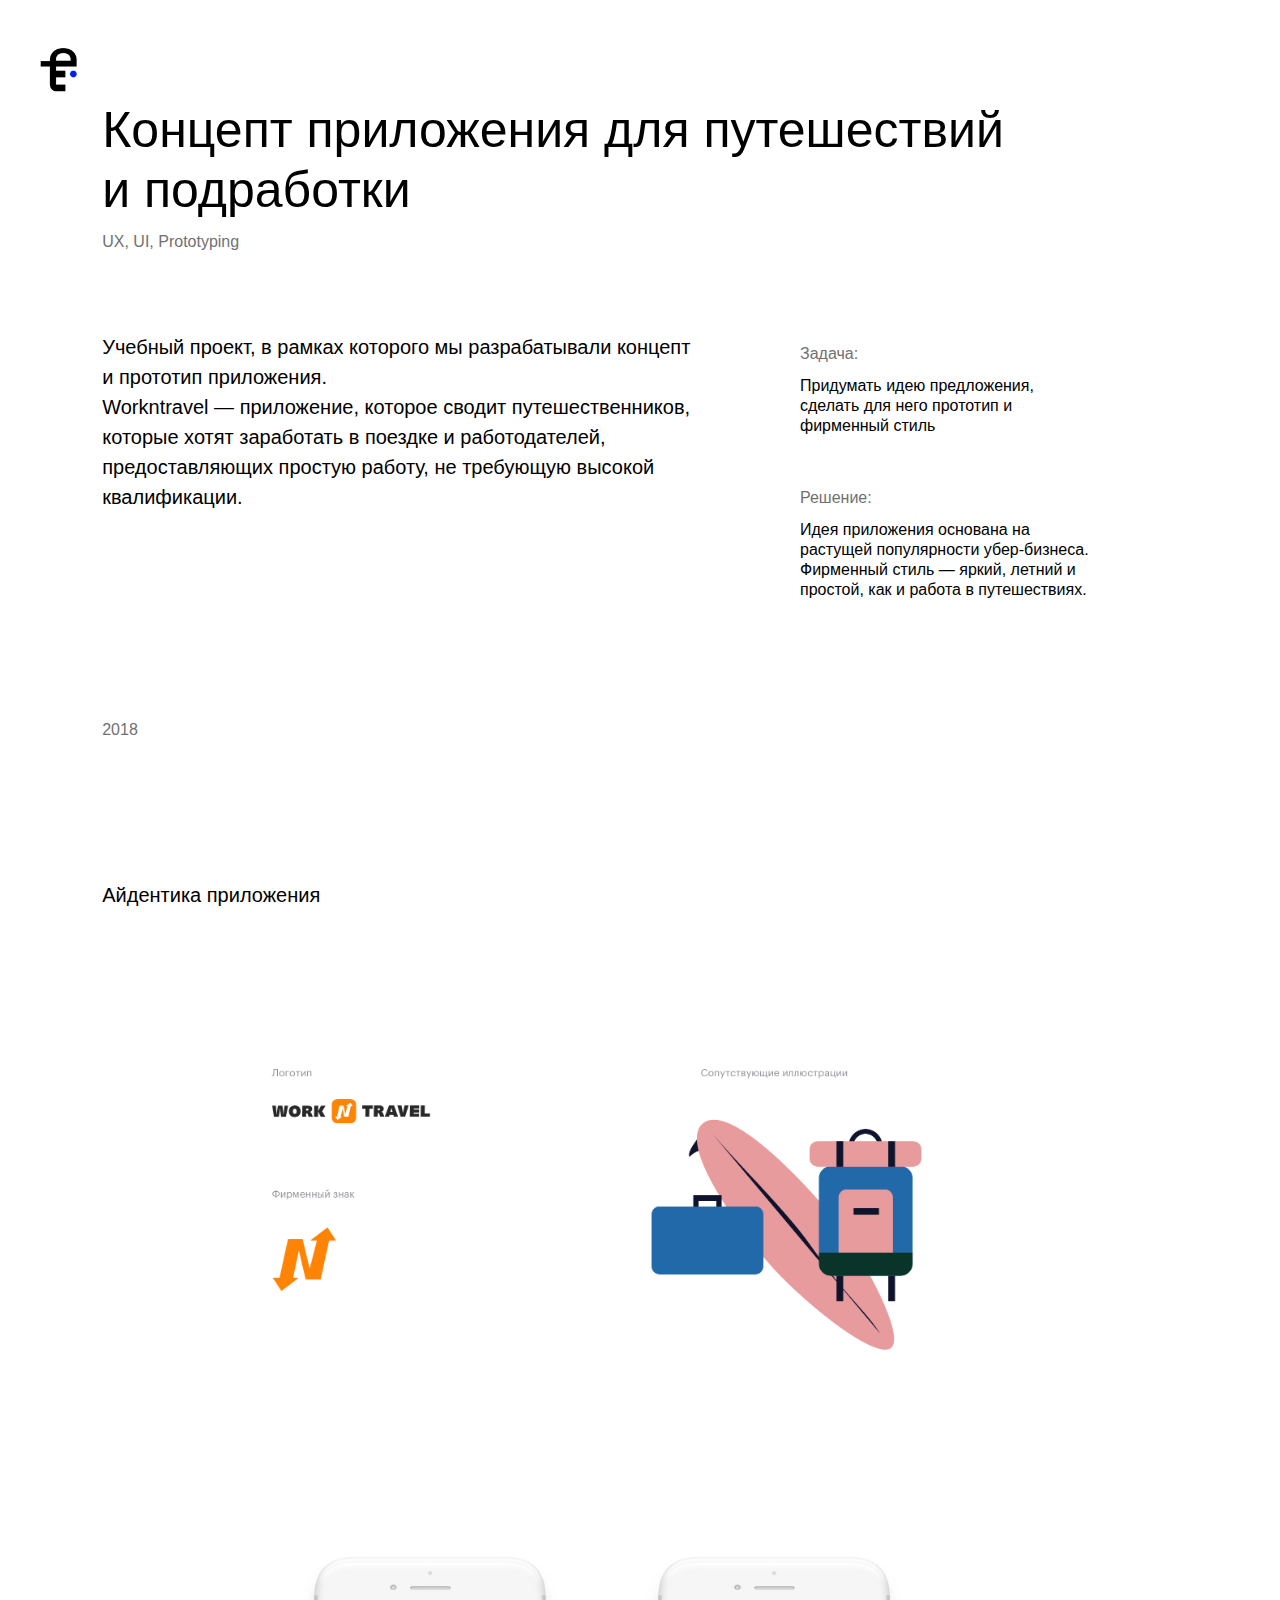
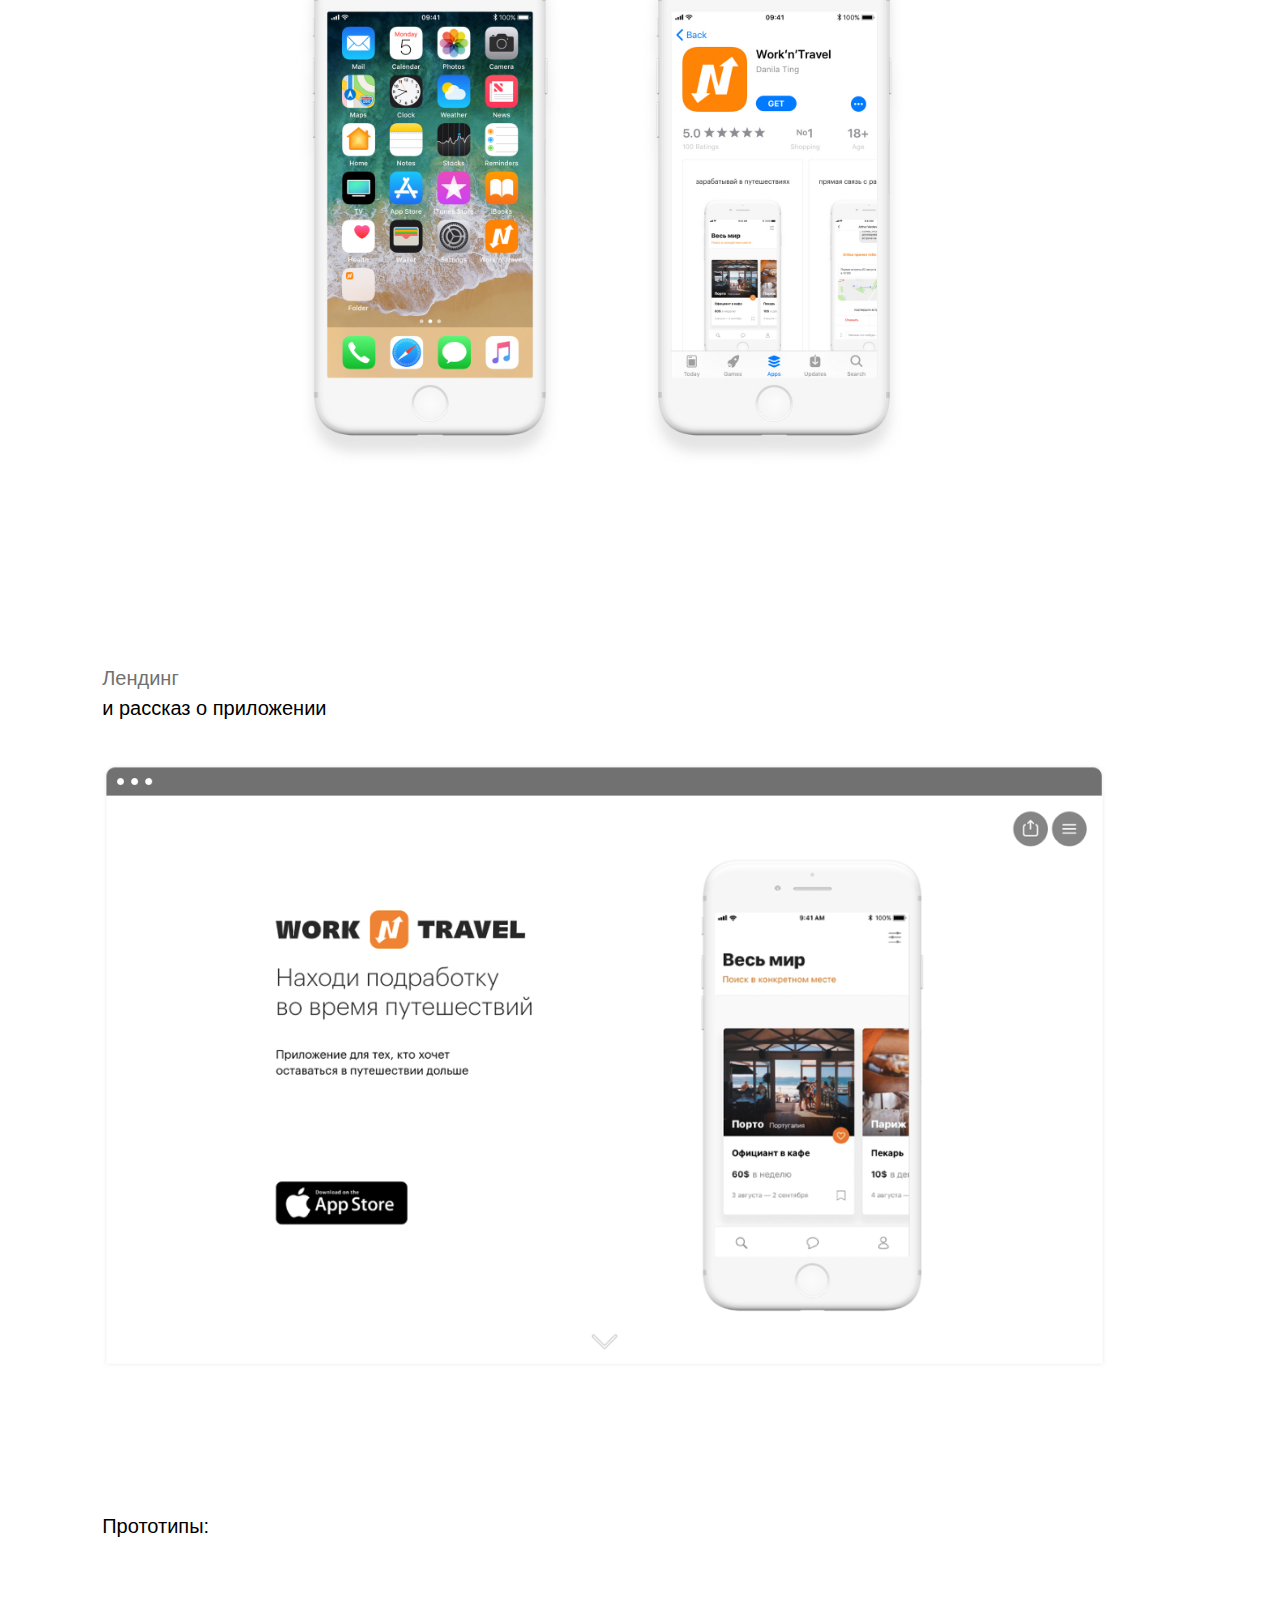
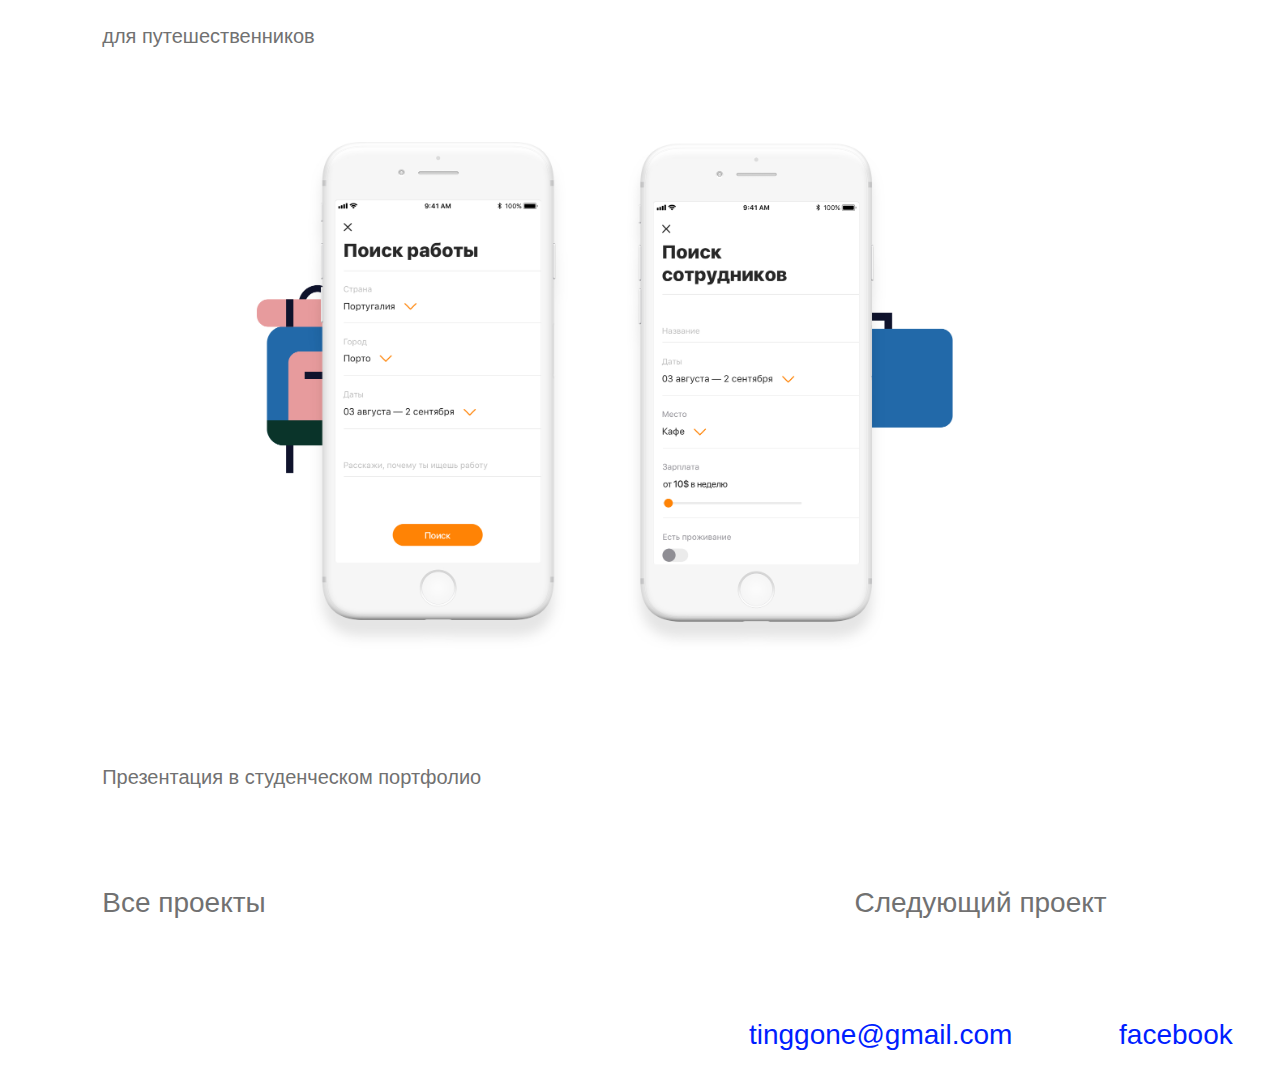
==== workntravel.html @ 7774fe13 "first commit" ====
<!DOCTYPE html>
<html lang="en" dir="ltr">
  <head>
    <meta charset="utf-8">
    <title>Danila Timofeev Portfolio</title>
    <link rel="icon" type="image/png" sizes="16x16" href="images/favicon.png">
    <meta name="viewport" content="width=device-width, initial-scale=1">

    <link rel="stylesheet" href="stylesheets/css/style.css">

    <script src="https://ajax.googleapis.com/ajax/libs/jquery/3.2.1/jquery.min.js"></script>
    <script src="javascripts/gallery.js"></script>
  </head>

  <body>
    <section id="head">
      <a href="index.html">
        <div class="logo"></div>
      </a>
      <h1 class="large">Концепт приложения для путешествий и&nbsp;подработки</h1>
      <p class="caption" id="gray">UX, UI, Prototyping</p>
      <div class="info">
        <p class="description">Учебный проект,&nbsp;в&nbsp;рамках которого мы разрабатывали концепт и&nbsp;прототип приложения. <br>Workntravel — приложение, которое сводит путешественников, которые хотят заработать в&nbsp;поездке и&nbsp;работодателей, предоставляющих простую работу, не требующую высокой квалификации.</p>
        <div class="aims">
          <div>
            <p class="caption" id="gray">Задача:</p>
            <p class="caption">Придумать идею предложения, сделать для него прототип и фирменный стиль</p>
          </div>
          <div>
            <p class="caption" id="gray">Решение:</p>
            <p class="caption">Идея приложения основана на растущей популярности убер-бизнеса. Фирменный стиль — яркий, летний и простой, как и работа в путешествиях.</p>
          </div>
        </div>
      </div>
    </section>

    <section id="presentation">
      <div class="links">
        <p class="caption" id="gray">2018</p>
      </div>
      <p class="text">Айдентика приложения</p>
      <img class="screen" src="images/workntravel/indentity.jpg" alt="">
      <img class="screen" src="images/workntravel/identity2.jpg" alt="">
      <p class="text"><a class="normal" target="_blank" href="https://readymag.com/danilatim/workntravel/">Лендинг</a> и рассказ о приложении</p>
      <a target="_blank" href="https://readymag.com/danilatim/workntravel/">
        <img class="screen" src="images/workntravel/landing.png" alt="">
      </a>
        <p class="text"> Прототипы: <a class="normal" target="_blank" href="https://projects.invisionapp.com/share/98LGHBA3RGH#/304388186_Log_Screen">для путешественников</a></p>
      <img class="screen" src="images/workntravel/prototypes.jpg" alt="">
      <a class="normal" target="_blank" href="http://portfolio.hse.ru/Project/41484#41484#492582">Презентация в студенческом портфолио</a>
      <div class="next">
        <a class="big" href="index.html#works">Все проекты</a>
        <a class="big" href="psycho.html">Следующий проект</a>
      </div>
    </section>

    <section id="contacts">
      <a href="mailto: tinggone@gmail.com" class="big">tinggone@gmail.com</a>
      <a href="https://www.facebook.com/danila.timofeev.73" target="_blank" class="big">facebook</a>
    </section>
  </body>
</html>
---- stylesheets/css/style.css ----
@import "reset.css";

@import "all.css";
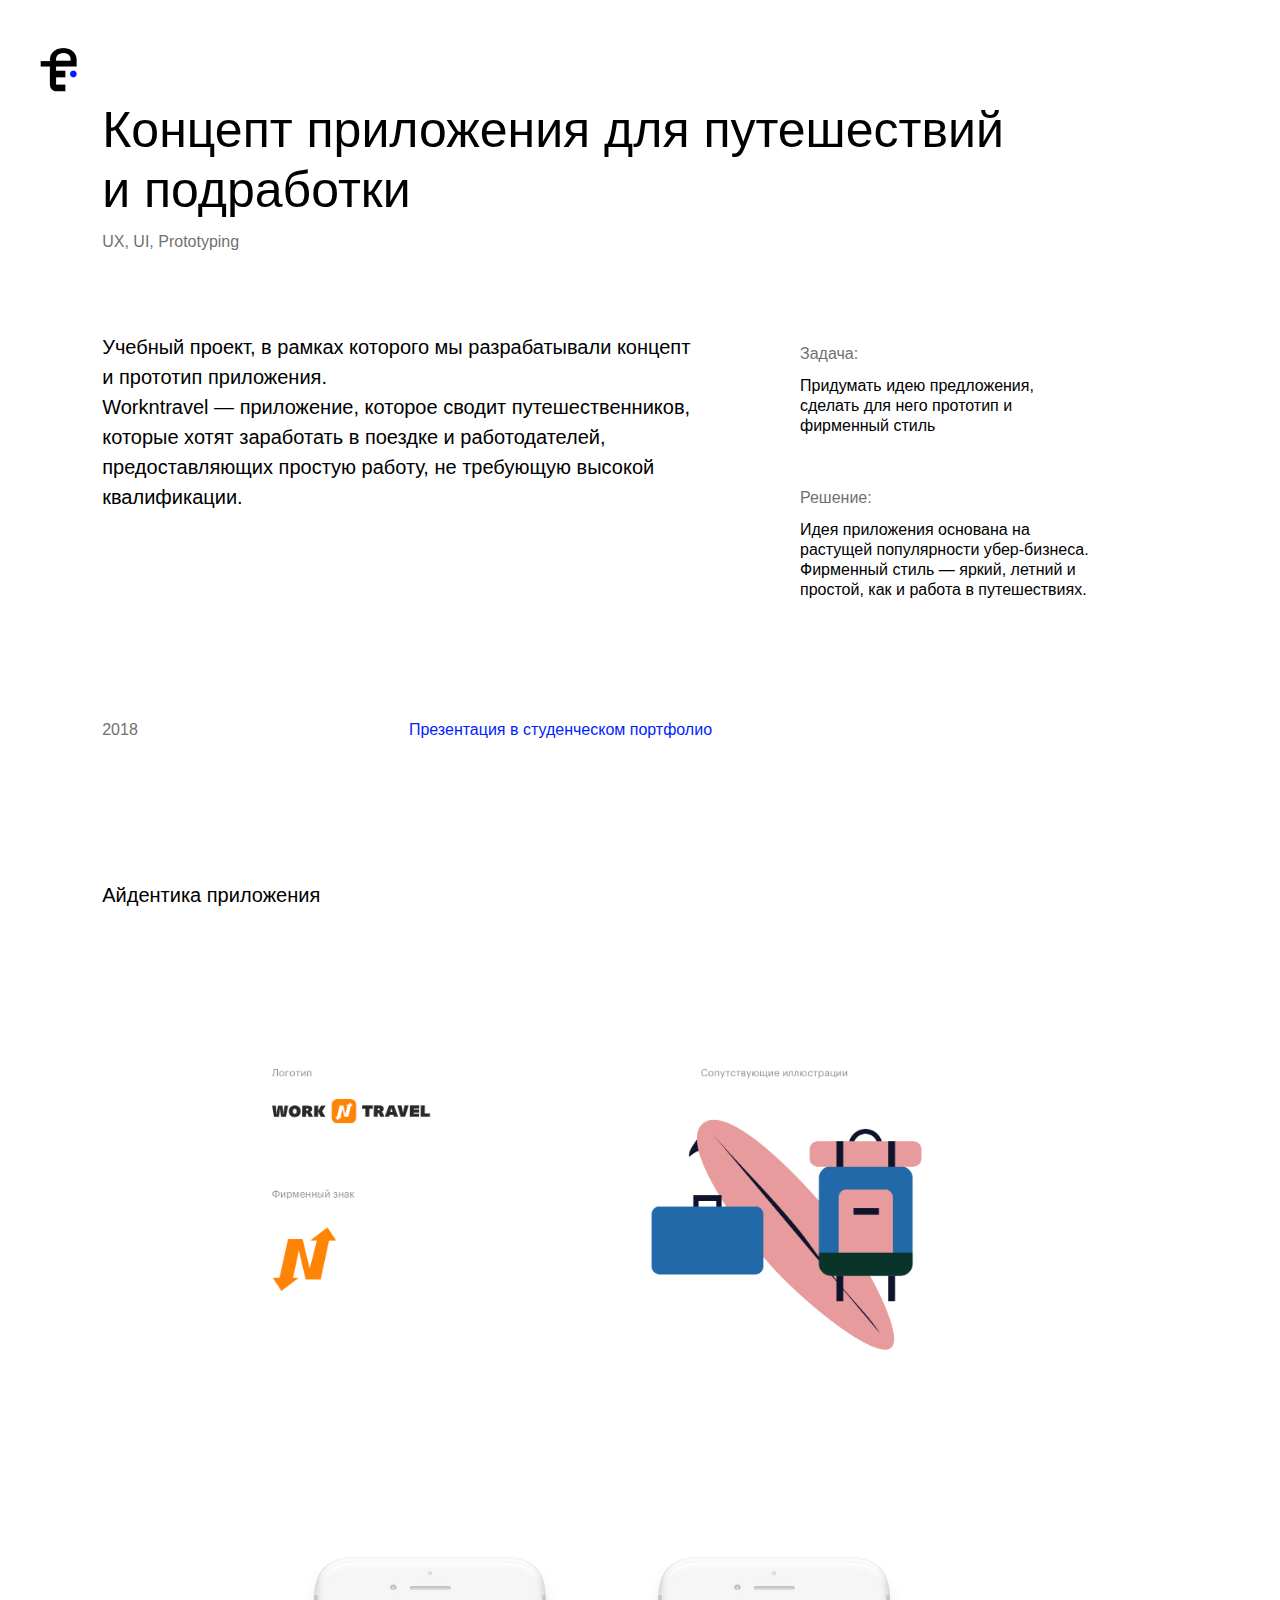
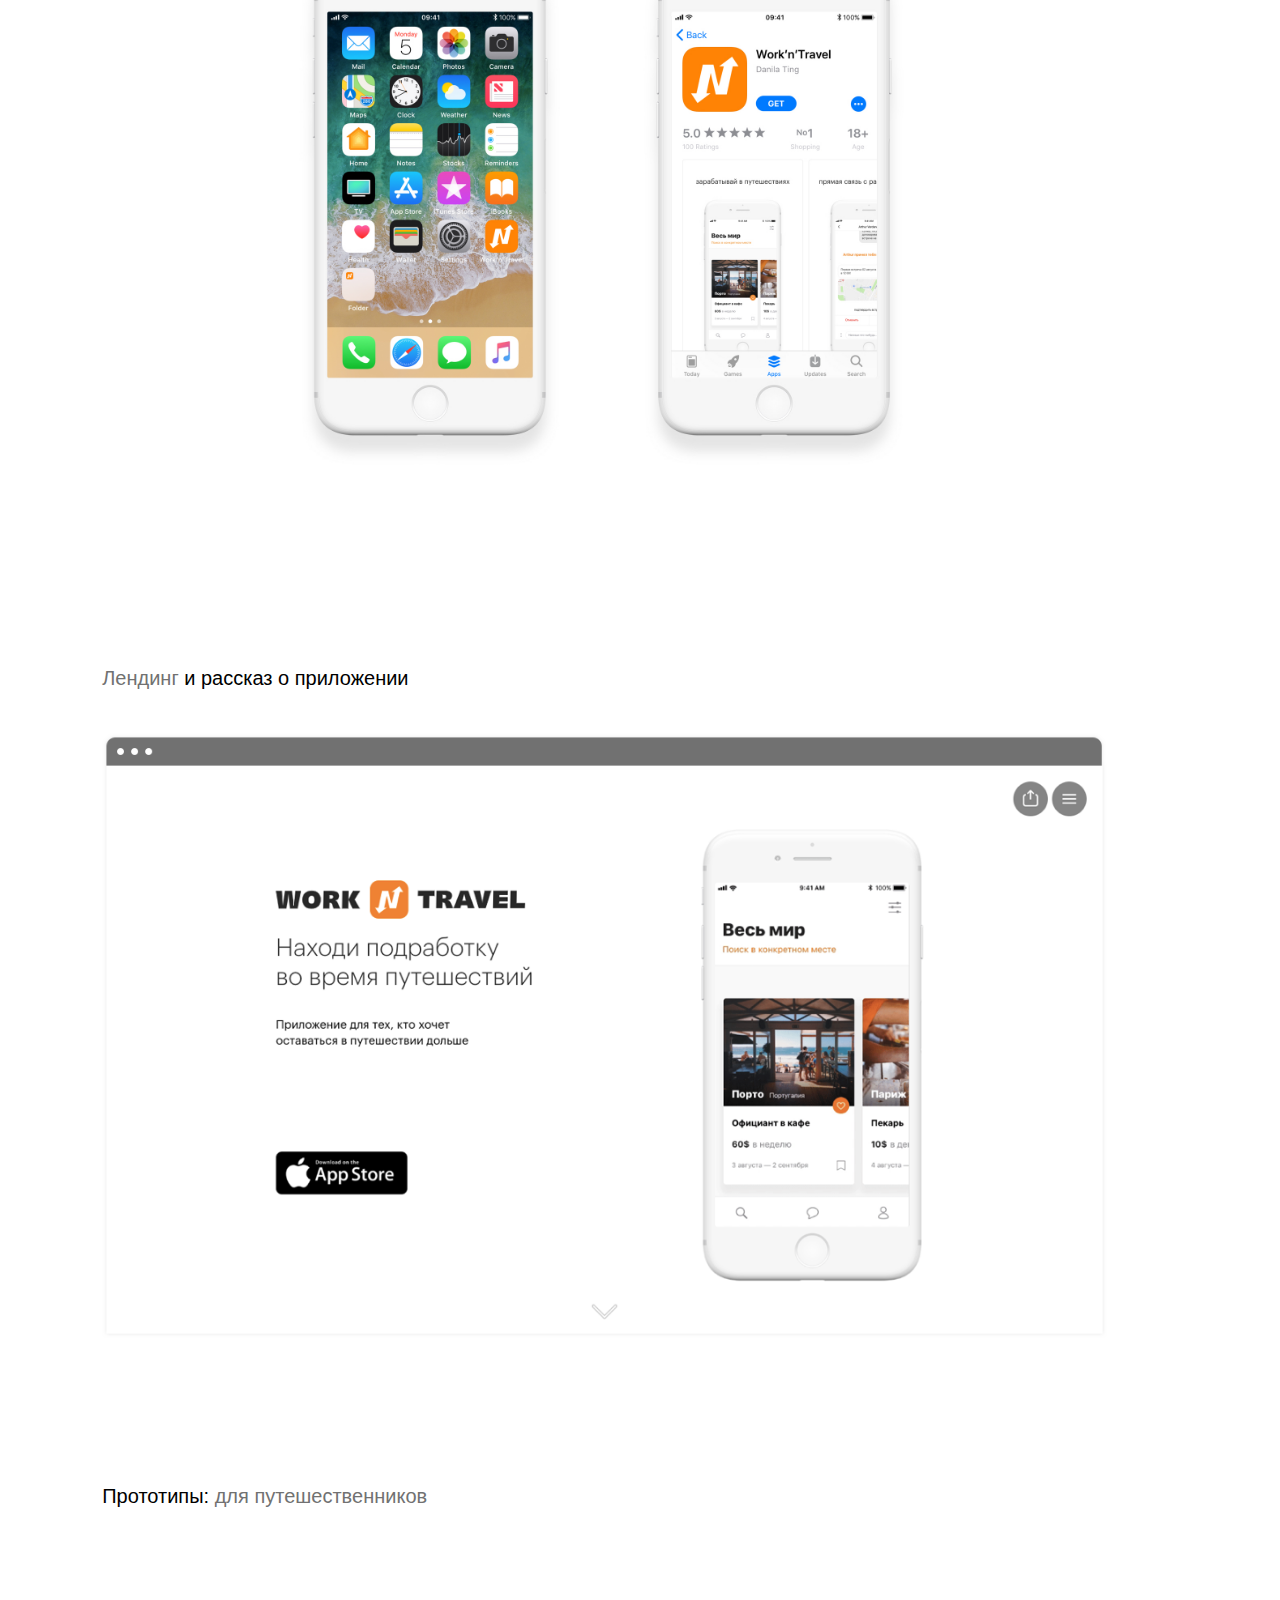
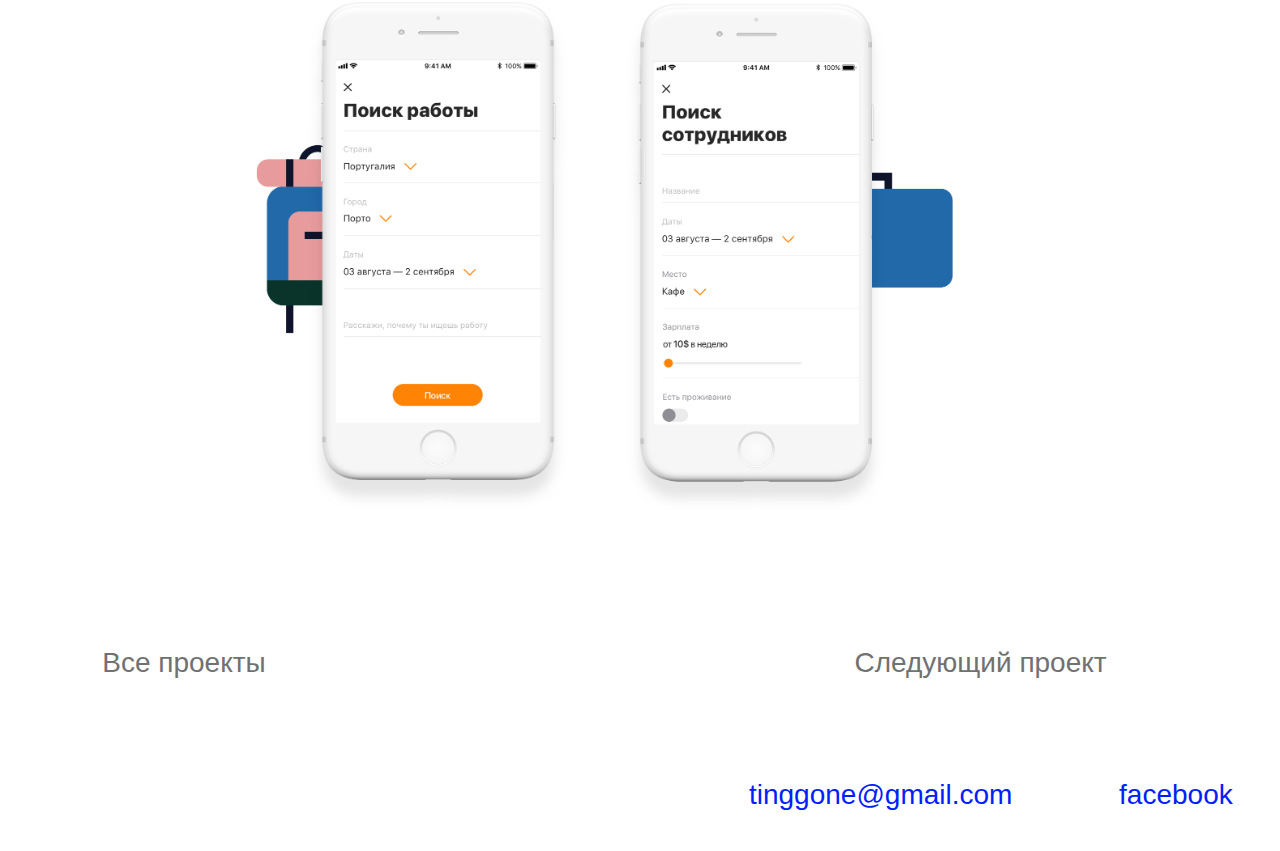
==== commit 1e961891: "yo" ====
--- a/workntravel.html
+++ b/workntravel.html
@@ -37,6 +37,7 @@
     <section id="presentation">
       <div class="links">
         <p class="caption" id="gray">2018</p>
+        <a class="small" target="_blank" href="http://portfolio.hse.ru/Project/41484#41484#492582">Презентация в студенческом портфолио</a>
       </div>
       <p class="text">Айдентика приложения</p>
       <img class="screen" src="images/workntravel/indentity.jpg" alt="">
@@ -47,7 +48,6 @@
       </a>
         <p class="text"> Прототипы: <a class="normal" target="_blank" href="https://projects.invisionapp.com/share/98LGHBA3RGH#/304388186_Log_Screen">для путешественников</a></p>
       <img class="screen" src="images/workntravel/prototypes.jpg" alt="">
-      <a class="normal" target="_blank" href="http://portfolio.hse.ru/Project/41484#41484#492582">Презентация в студенческом портфолио</a>
       <div class="next">
         <a class="big" href="index.html#works">Все проекты</a>
         <a class="big" href="psycho.html">Следующий проект</a>
